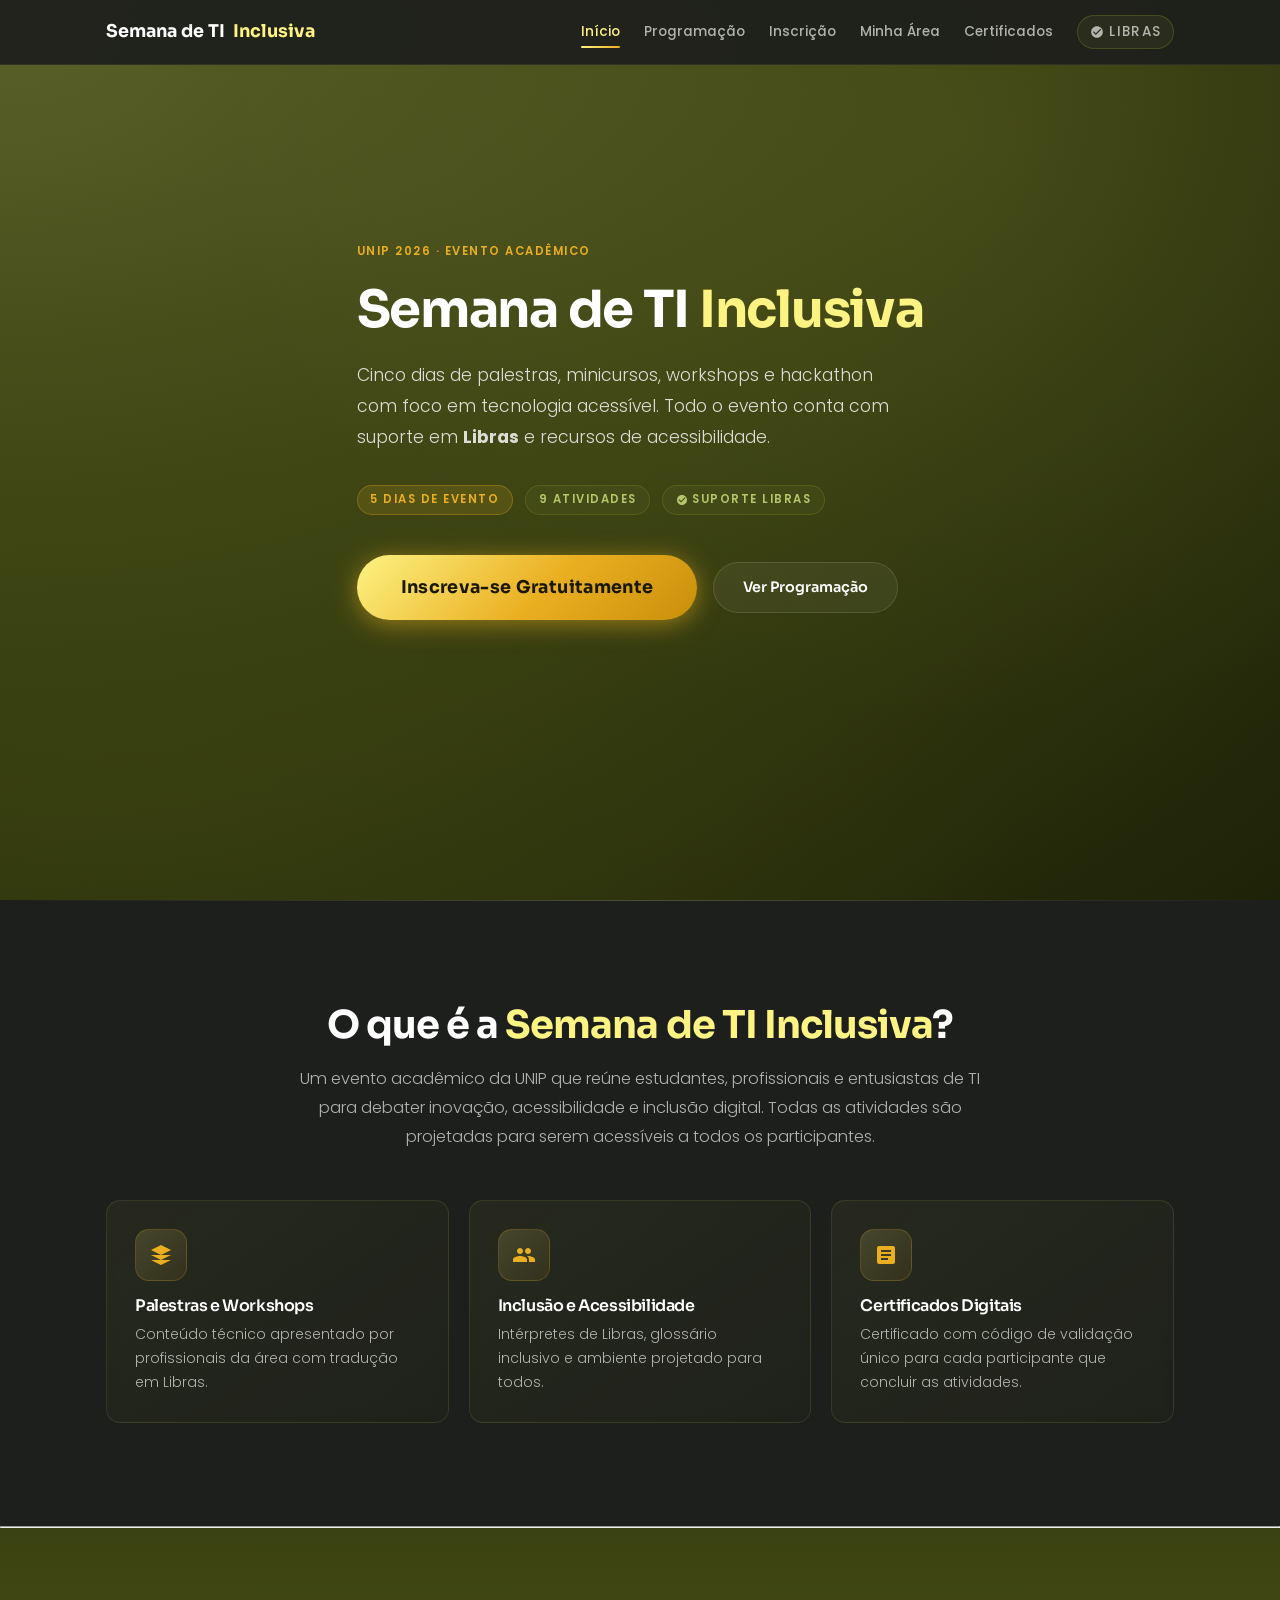
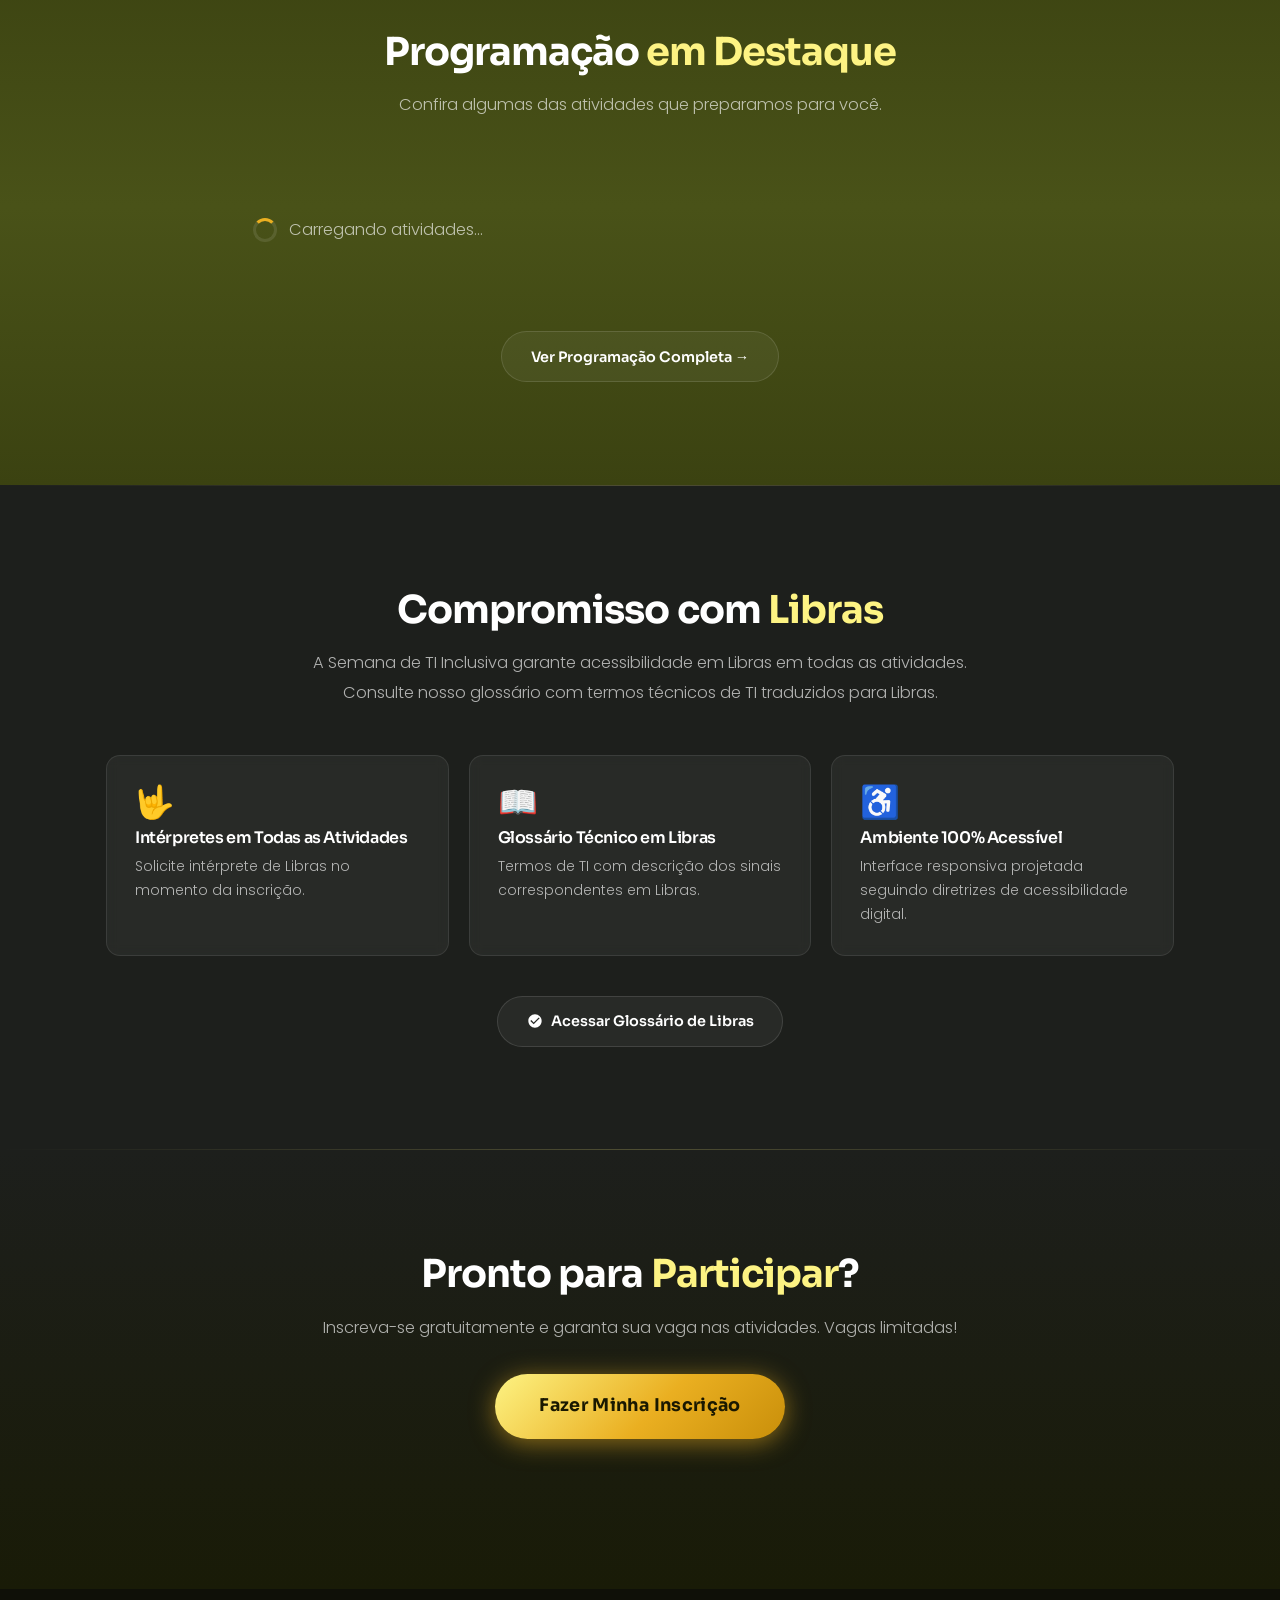
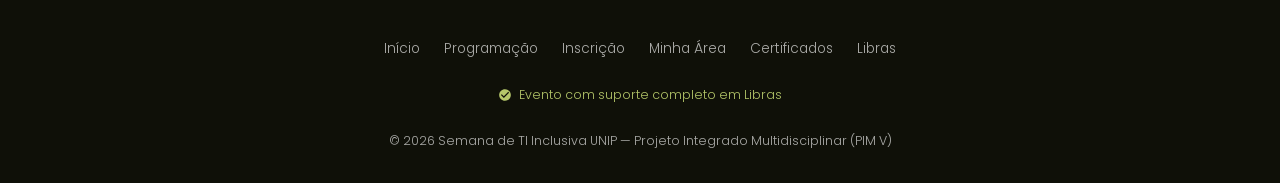
==== frontend/index.html @ e4813822 "feat(frontend): criação completa do front-end responsivo - 6 páginas HTML5: index, programação, insc" ====
<!DOCTYPE html>
<html lang="pt-BR">
<head>
  <meta charset="UTF-8">
  <meta name="viewport" content="width=device-width, initial-scale=1.0">
  <title>Semana de TI Inclusiva UNIP 2026</title>
  <meta name="description" content="Evento acadêmico de Tecnologia da Informação com foco em inclusão e acessibilidade. Palestras, minicursos, workshops e suporte em Libras.">
  <link rel="stylesheet" href="assets/css/reset.css">
  <link rel="stylesheet" href="assets/css/variables.css">
  <link rel="stylesheet" href="assets/css/style.css">
</head>
<body>

  <!-- ════════ NAVBAR ════════ -->
  <nav class="navbar" role="navigation" aria-label="Menu principal">
    <div class="container">
      <a href="index.html" class="navbar__logo">
        <span>Semana de TI</span> <em>Inclusiva</em>
      </a>
      <button class="navbar__toggle" aria-label="Abrir menu" aria-expanded="false">
        <span></span><span></span><span></span>
      </button>
      <div class="navbar__links">
        <a href="index.html" class="active">Início</a>
        <a href="pages/programacao.html">Programação</a>
        <a href="pages/inscricao.html">Inscrição</a>
        <a href="pages/area-participante.html">Minha Área</a>
        <a href="pages/certificados.html">Certificados</a>
        <a href="pages/libras.html" class="navbar__libras">
          <svg width="14" height="14" viewBox="0 0 24 24" fill="currentColor"><path d="M12 2C6.48 2 2 6.48 2 12s4.48 10 10 10 10-4.48 10-10S17.52 2 12 2zm-2 15l-5-5 1.41-1.41L10 14.17l7.59-7.59L19 8l-9 9z"/></svg>
          Libras
        </a>
      </div>
    </div>
  </nav>

  <!-- ════════ HERO ════════ -->
  <section class="hero bg-hero" aria-label="Apresentação do evento">
    <div class="container">
      <div class="hero__content reveal">
        <p class="hero__eyebrow rd1">UNIP 2026 · Evento Acadêmico</p>
        <h1 class="rd2">Semana de TI <em>Inclusiva</em></h1>
        <p class="hero__desc rd3">
          Cinco dias de palestras, minicursos, workshops e hackathon com foco em
          tecnologia acessível. Todo o evento conta com suporte em
          <strong>Libras</strong> e recursos de acessibilidade.
        </p>
        <div class="hero__badges rd4">
          <span class="label label--gold">5 Dias de Evento</span>
          <span class="label label--olive">9 Atividades</span>
          <span class="label label--libras">
            <svg width="12" height="12" viewBox="0 0 24 24" fill="currentColor"><path d="M12 2C6.48 2 2 6.48 2 12s4.48 10 10 10 10-4.48 10-10S17.52 2 12 2zm-2 15l-5-5 1.41-1.41L10 14.17l7.59-7.59L19 8l-9 9z"/></svg>
            Suporte Libras
          </span>
        </div>
        <div class="hero__actions rd5">
          <a href="pages/inscricao.html" class="btn-cta">Inscreva-se Gratuitamente</a>
          <a href="pages/programacao.html" class="btn-secondary">Ver Programação</a>
        </div>
      </div>
    </div>
  </section>

  <!-- ════════ SOBRE O EVENTO ════════ -->
  <hr class="divider">
  <section class="bg-dark" aria-label="Sobre o evento">
    <div class="container">
      <div class="section-header reveal">
        <h2>O que é a <em>Semana de TI Inclusiva</em>?</h2>
        <p>
          Um evento acadêmico da UNIP que reúne estudantes, profissionais e entusiastas
          de TI para debater inovação, acessibilidade e inclusão digital. Todas as
          atividades são projetadas para serem acessíveis a todos os participantes.
        </p>
      </div>
      <div class="grid grid--3">
        <div class="card card--benefit reveal rd1">
          <div class="icon-box icon-box--benefit">
            <svg viewBox="0 0 24 24"><path d="M12 2L2 7l10 5 10-5-10-5zM2 17l10 5 10-5M2 12l10 5 10-5"/></svg>
          </div>
          <h4 style="margin-top:1rem;">Palestras e Workshops</h4>
          <p class="text-muted" style="margin-top:0.5rem;">
            Conteúdo técnico apresentado por profissionais da área com tradução em Libras.
          </p>
        </div>
        <div class="card card--benefit reveal rd2">
          <div class="icon-box icon-box--benefit">
            <svg viewBox="0 0 24 24"><path d="M16 11c1.66 0 2.99-1.34 2.99-3S17.66 5 16 5c-1.66 0-3 1.34-3 3s1.34 3 3 3zm-8 0c1.66 0 2.99-1.34 2.99-3S9.66 5 8 5C6.34 5 5 6.34 5 8s1.34 3 3 3zm0 2c-2.33 0-7 1.17-7 3.5V19h14v-2.5c0-2.33-4.67-3.5-7-3.5zm8 0c-.29 0-.62.02-.97.05 1.16.84 1.97 1.97 1.97 3.45V19h6v-2.5c0-2.33-4.67-3.5-7-3.5z"/></svg>
          </div>
          <h4 style="margin-top:1rem;">Inclusão e Acessibilidade</h4>
          <p class="text-muted" style="margin-top:0.5rem;">
            Intérpretes de Libras, glossário inclusivo e ambiente projetado para todos.
          </p>
        </div>
        <div class="card card--benefit reveal rd3">
          <div class="icon-box icon-box--benefit">
            <svg viewBox="0 0 24 24"><path d="M19 3H5c-1.1 0-2 .9-2 2v14c0 1.1.9 2 2 2h14c1.1 0 2-.9 2-2V5c0-1.1-.9-2-2-2zm-5 14H7v-2h7v2zm3-4H7v-2h10v2zm0-4H7V7h10v2z"/></svg>
          </div>
          <h4 style="margin-top:1rem;">Certificados Digitais</h4>
          <p class="text-muted" style="margin-top:0.5rem;">
            Certificado com código de validação único para cada participante que concluir as atividades.
          </p>
        </div>
      </div>
    </div>
  </section>

  <!-- ════════ PROGRAMAÇÃO RESUMIDA ════════ -->
  <hr class="divider--olive">
  <section class="bg-olive" aria-label="Programação resumida">
    <div class="container">
      <div class="section-header reveal">
        <h2>Programação <em>em Destaque</em></h2>
        <p>Confira algumas das atividades que preparamos para você.</p>
      </div>
      <div class="grid grid--2" id="atividades-destaque">
        <div class="loading">
          <div class="spinner"></div>
          <span>Carregando atividades...</span>
        </div>
      </div>
      <div style="text-align:center; margin-top:2.5rem;" class="reveal">
        <a href="pages/programacao.html" class="btn-secondary">Ver Programação Completa →</a>
      </div>
    </div>
  </section>

  <!-- ════════ LIBRAS ════════ -->
  <hr class="divider">
  <section class="bg-dark" aria-label="Acessibilidade em Libras">
    <div class="container">
      <div class="section-header reveal">
        <h2>Compromisso com <em>Libras</em></h2>
        <p>
          A Semana de TI Inclusiva garante acessibilidade em Libras em todas as
          atividades. Consulte nosso glossário com termos técnicos de TI traduzidos
          para Libras.
        </p>
      </div>
      <div class="grid grid--3">
        <div class="card reveal rd1">
          <h3 style="font-size:2rem; margin-bottom:0.5rem;">🤟</h3>
          <h4>Intérpretes em Todas as Atividades</h4>
          <p class="text-muted" style="margin-top:0.5rem;">
            Solicite intérprete de Libras no momento da inscrição.
          </p>
        </div>
        <div class="card reveal rd2">
          <h3 style="font-size:2rem; margin-bottom:0.5rem;">📖</h3>
          <h4>Glossário Técnico em Libras</h4>
          <p class="text-muted" style="margin-top:0.5rem;">
            Termos de TI com descrição dos sinais correspondentes em Libras.
          </p>
        </div>
        <div class="card reveal rd3">
          <h3 style="font-size:2rem; margin-bottom:0.5rem;">♿</h3>
          <h4>Ambiente 100% Acessível</h4>
          <p class="text-muted" style="margin-top:0.5rem;">
            Interface responsiva projetada seguindo diretrizes de acessibilidade digital.
          </p>
        </div>
      </div>
      <div style="text-align:center; margin-top:2.5rem;" class="reveal">
        <a href="pages/libras.html" class="btn-secondary">
          <svg width="16" height="16" viewBox="0 0 24 24" fill="currentColor" style="vertical-align:middle;"><path d="M12 2C6.48 2 2 6.48 2 12s4.48 10 10 10 10-4.48 10-10S17.52 2 12 2zm-2 15l-5-5 1.41-1.41L10 14.17l7.59-7.59L19 8l-9 9z"/></svg>
          Acessar Glossário de Libras
        </a>
      </div>
    </div>
  </section>

  <!-- ════════ CTA FINAL ════════ -->
  <hr class="divider">
  <section class="bg-dossier" aria-label="Chamada para inscrição">
    <div class="container">
      <div class="section-header reveal">
        <h2>Pronto para <em>Participar</em>?</h2>
        <p>
          Inscreva-se gratuitamente e garanta sua vaga nas atividades.
          Vagas limitadas!
        </p>
        <div style="margin-top:2rem;">
          <a href="pages/inscricao.html" class="btn-cta">Fazer Minha Inscrição</a>
        </div>
      </div>
    </div>
  </section>

  <!-- ════════ FOOTER ════════ -->
  <footer class="footer bg-footer">
    <div class="container">
      <div class="footer__links">
        <a href="index.html">Início</a>
        <a href="pages/programacao.html">Programação</a>
        <a href="pages/inscricao.html">Inscrição</a>
        <a href="pages/area-participante.html">Minha Área</a>
        <a href="pages/certificados.html">Certificados</a>
        <a href="pages/libras.html">Libras</a>
      </div>
      <p class="footer__libras">
        <svg width="14" height="14" viewBox="0 0 24 24" fill="currentColor"><path d="M12 2C6.48 2 2 6.48 2 12s4.48 10 10 10 10-4.48 10-10S17.52 2 12 2zm-2 15l-5-5 1.41-1.41L10 14.17l7.59-7.59L19 8l-9 9z"/></svg>
        Evento com suporte completo em Libras
      </p>
      <p class="footer__copy">
        &copy; 2026 Semana de TI Inclusiva UNIP — Projeto Integrado Multidisciplinar (PIM V)
      </p>
    </div>
  </footer>

  <script src="assets/js/utils.js"></script>
  <script src="assets/js/main.js"></script>
</body>
</html>
---- frontend/assets/css/variables.css ----
/* ========================================
   VARIABLES — Brand Kit Domínio Visual
   ======================================== */

@import url('https://fonts.googleapis.com/css2?family=Sora:wght@300;400;500;600;700;800&family=Poppins:ital,wght@0,300;0,400;0,500;0,600;0,700;1,400&display=swap');

:root {
  /* ── Cores Oliva (Base) ── */
  --olive-dark: #3B4211;
  --olive-mid: #4D5520;
  --olive: #60682D;
  --olive-light: #7C8A1E;

  /* ── Cores Douradas (Destaque) ── */
  --gold-pale: #FDF383;
  --gold: #EAAF21;
  --gold-deep: #C98F0A;
  --cream: #E5D2B2;

  /* ── Fundos Escuros ── */
  --dark: #1D1F1C;
  --dark-alt: #232611;
  --dark-product: #20230A;
  --dark-depo: #1B1D0F;
  --dark-footer: #0F1008;

  /* ── Tons Claros ── */
  --white: #FFFFFF;
  --cream-light: #FFFBF4;
  --olive-accent: #B5C76A;
  --text-soft: rgba(255, 255, 255, 0.82);
  --text-muted: rgba(255, 255, 255, 0.65);

  /* ── Tipografia ── */
  --font-h: 'Sora', sans-serif;
  --font-b: 'Poppins', sans-serif;

  /* ── Border Radius ── */
  --r-sm: 8px;
  --r-md: 14px;
  --r-lg: 22px;
  --r-xl: 36px;
  --r-pill: 100px;

  /* ── Sombras ── */
  --shadow-sm: 0 2px 10px rgba(0, 0, 0, 0.18);
  --shadow-md: 0 8px 32px rgba(0, 0, 0, 0.28);
  --shadow-lg: 0 20px 64px rgba(0, 0, 0, 0.40);

  /* ── Layout ── */
  --max-w: 1180px;
  --pad: clamp(1.25rem, 5vw, 3.5rem);
  --section-pad: clamp(4rem, 8vw, 7rem);
}
---- frontend/assets/css/style.css ----
/* ========================================
   STYLE — Estilos Principais
   Brand Kit: Domínio Visual
   ======================================== */

/* ── Base ── */
body {
  font-family: var(--font-b);
  background-color: var(--dark);
  color: var(--text-soft);
  font-size: clamp(0.92rem, 1.8vw, 1.02rem);
  font-weight: 300;
  overflow-x: hidden;
}

h1, h2, h3, h4, h5 {
  font-family: var(--font-h);
  color: var(--white);
  letter-spacing: -0.025em;
}

h1 { font-size: clamp(1.9rem, 5.5vw, 3rem); font-weight: 700; }
h2 { font-size: clamp(1.55rem, 4vw, 2.4rem); font-weight: 700; }
h3 { font-size: clamp(1.05rem, 2.2vw, 1.35rem); font-weight: 600; color: var(--gold-pale); }
h4 { font-size: 1rem; font-weight: 600; }

em, .text-gold { color: var(--gold-pale); font-style: normal; }
.text-muted { color: var(--text-muted); font-size: 0.875rem; }

.container {
  max-width: var(--max-w);
  margin: 0 auto;
  padding: 0 var(--pad);
}

section {
  padding: var(--section-pad) 0;
}

/* ── Gradientes de Fundo ── */
.bg-hero {
  background: radial-gradient(ellipse at top left, #5A6129 0%, #3B4211 50%, #1E2208 100%);
}

.bg-dark { background-color: var(--dark); }
.bg-dark-alt { background-color: var(--dark-alt); }
.bg-olive { background: linear-gradient(180deg, #3B4211 0%, #495218 50%, #3B4211 100%); }
.bg-dossier { background: linear-gradient(180deg, #1D1F1C 0%, #191B07 100%); }
.bg-footer { background-color: var(--dark-footer); }

/* ── Divisores ── */
.divider {
  height: 1px;
  border: none;
  background: linear-gradient(90deg, transparent, rgba(253, 243, 131, 0.22), transparent);
}

.divider--olive {
  background: linear-gradient(90deg, transparent, rgba(96, 104, 45, 0.50), transparent);
}

/* ========================================
   NAVEGAÇÃO
   ======================================== */
.navbar {
  position: fixed;
  top: 0;
  left: 0;
  right: 0;
  z-index: 1000;
  background: rgba(29, 31, 28, 0.92);
  backdrop-filter: blur(12px);
  border-bottom: 1px solid rgba(253, 243, 131, 0.08);
  transition: background 0.3s ease;
}

.navbar .container {
  display: flex;
  align-items: center;
  justify-content: space-between;
  height: 64px;
}

.navbar__logo {
  font-family: var(--font-h);
  font-size: 1.1rem;
  font-weight: 700;
  color: var(--white);
  display: flex;
  align-items: center;
  gap: 0.5rem;
}

.navbar__logo em {
  color: var(--gold-pale);
}

.navbar__links {
  display: flex;
  gap: 1.5rem;
  align-items: center;
}

.navbar__links a {
  font-family: var(--font-b);
  font-size: 0.85rem;
  font-weight: 500;
  color: var(--text-muted);
  transition: color 0.3s;
  position: relative;
}

.navbar__links a:hover,
.navbar__links a.active {
  color: var(--gold-pale);
}

.navbar__links a.active::after {
  content: '';
  position: absolute;
  bottom: -4px;
  left: 0;
  right: 0;
  height: 2px;
  background: linear-gradient(90deg, var(--gold-pale), var(--gold));
  border-radius: 2px;
}

/* Badge Libras na navbar */
.navbar__libras {
  display: flex;
  align-items: center;
  gap: 0.35rem;
  background: rgba(96, 104, 45, 0.18);
  border: 1px solid rgba(124, 138, 30, 0.35);
  border-radius: var(--r-pill);
  padding: 0.3em 0.85em;
  font-size: 0.72rem;
  font-weight: 600;
  color: var(--olive-accent);
  letter-spacing: 0.1em;
  text-transform: uppercase;
}

/* Hamburger */
.navbar__toggle {
  display: none;
  flex-direction: column;
  gap: 5px;
  padding: 4px;
}

.navbar__toggle span {
  display: block;
  width: 22px;
  height: 2px;
  background: var(--white);
  border-radius: 2px;
  transition: all 0.3s;
}

/* ========================================
   BOTÕES
   ======================================== */
.btn-cta {
  display: inline-flex;
  align-items: center;
  justify-content: center;
  gap: 0.5rem;
  background: linear-gradient(135deg, #FDF383 0%, #EAAF21 55%, #C98F0A 100%);
  color: #1A1800;
  font-family: var(--font-h);
  font-size: clamp(0.95rem, 2.2vw, 1.1rem);
  font-weight: 700;
  padding: 1em 2.5em;
  border-radius: var(--r-pill);
  letter-spacing: 0.02em;
  box-shadow: 0 4px 24px rgba(234, 175, 33, 0.55);
  transition: transform 0.2s, box-shadow 0.2s;
  animation: pulse-cta 2.8s ease-in-out infinite;
  position: relative;
  overflow: hidden;
}

.btn-cta:hover {
  transform: translateY(-3px) scale(1.02);
  box-shadow: 0 10px 36px rgba(234, 175, 33, 0.7);
}

.btn-cta::after {
  content: '';
  position: absolute;
  top: 0;
  left: -120%;
  width: 60%;
  height: 100%;
  background: linear-gradient(90deg, transparent, rgba(255, 255, 255, 0.38), transparent);
  animation: shimmer 3.2s ease-in-out infinite;
}

.btn-secondary {
  display: inline-flex;
  align-items: center;
  justify-content: center;
  gap: 0.5rem;
  background: rgba(255, 255, 255, 0.05);
  color: var(--white);
  font-family: var(--font-h);
  font-size: 0.9rem;
  font-weight: 600;
  padding: 0.85em 2em;
  border-radius: var(--r-pill);
  border: 1px solid rgba(255, 255, 255, 0.12);
  transition: all 0.3s;
}

.btn-secondary:hover {
  background: rgba(255, 255, 255, 0.1);
  border-color: rgba(253, 243, 131, 0.25);
  color: var(--gold-pale);
}

/* ========================================
   LABELS / TAGS
   ======================================== */
.label {
  display: inline-flex;
  align-items: center;
  gap: 0.4em;
  border-radius: var(--r-pill);
  font-size: 0.72rem;
  font-weight: 600;
  letter-spacing: 0.13em;
  text-transform: uppercase;
  padding: 0.35em 1.1em;
}

.label--light {
  background: rgba(255, 255, 255, 0.10);
  color: rgba(255, 255, 255, 0.75);
  border: 1px solid rgba(255, 255, 255, 0.18);
}

.label--gold {
  background: rgba(234, 175, 33, 0.14);
  color: var(--gold);
  border: 1px solid rgba(234, 175, 33, 0.30);
}

.label--olive {
  background: rgba(96, 104, 45, 0.18);
  color: var(--olive-accent);
  border: 1px solid rgba(124, 138, 30, 0.35);
}

.label--libras {
  background: rgba(96, 104, 45, 0.18);
  color: var(--olive-accent);
  border: 1px solid rgba(124, 138, 30, 0.35);
}

/* ========================================
   CARDS
   ======================================== */
.card {
  background: rgba(255, 255, 255, 0.05);
  border: 1px solid rgba(255, 255, 255, 0.09);
  border-radius: var(--r-md);
  padding: 1.75rem;
  backdrop-filter: blur(6px);
  transition: transform 0.3s, border-color 0.3s, background 0.3s;
}

.card:hover {
  transform: translateY(-5px);
  background: rgba(255, 255, 255, 0.08);
  border-color: rgba(253, 243, 131, 0.18);
}

.card--benefit {
  background: linear-gradient(145deg, rgba(96, 104, 45, 0.14), rgba(59, 66, 17, 0.08));
  border-color: rgba(253, 243, 131, 0.10);
}

.card--benefit:hover {
  transform: translateY(-6px);
  border-color: rgba(253, 243, 131, 0.22);
}

.card--price {
  background: linear-gradient(145deg, #3A4410 0%, #252910 100%);
  border: 1px solid rgba(253, 243, 131, 0.22);
  border-radius: var(--r-xl);
  padding: clamp(2rem, 5vw, 3rem);
  box-shadow: 0 24px 80px rgba(0, 0, 0, 0.45), inset 0 1px 0 rgba(255, 255, 255, 0.08);
}

/* Card de atividade (programação) */
.card-atividade {
  background: rgba(255, 255, 255, 0.04);
  border: 1px solid rgba(255, 255, 255, 0.08);
  border-radius: var(--r-md);
  padding: 1.5rem;
  transition: all 0.3s;
}

.card-atividade:hover {
  background: rgba(255, 255, 255, 0.07);
  border-color: rgba(253, 243, 131, 0.18);
  transform: translateY(-3px);
}

.card-atividade__header {
  display: flex;
  align-items: center;
  justify-content: space-between;
  gap: 1rem;
  margin-bottom: 0.75rem;
}

.card-atividade__title {
  font-size: 1rem;
  font-weight: 600;
}

.card-atividade__meta {
  display: flex;
  flex-wrap: wrap;
  gap: 0.5rem;
  margin-top: 0.75rem;
}

.card-atividade__info {
  display: flex;
  align-items: center;
  gap: 0.3rem;
  font-size: 0.82rem;
  color: var(--text-muted);
}

/* ========================================
   ÍCONES (containers)
   ======================================== */
.icon-box {
  display: flex;
  align-items: center;
  justify-content: center;
  width: 50px;
  height: 50px;
  background: rgba(253, 243, 131, 0.10);
  border-radius: 13px;
  border: 1px solid rgba(253, 243, 131, 0.15);
  flex-shrink: 0;
}

.icon-box svg {
  width: 24px;
  height: 24px;
  fill: var(--gold-pale);
}

.icon-box--benefit {
  width: 52px;
  height: 52px;
  background: linear-gradient(135deg, rgba(253, 243, 131, 0.15), rgba(234, 175, 33, 0.08));
  border-radius: 14px;
  border: 1px solid rgba(234, 175, 33, 0.20);
}

.icon-box--benefit svg {
  fill: var(--gold);
}

.check-circle {
  display: inline-flex;
  align-items: center;
  justify-content: center;
  width: 24px;
  height: 24px;
  background: linear-gradient(135deg, #7C8A1E, #60682D);
  border-radius: 50%;
  flex-shrink: 0;
}

.check-circle svg {
  width: 13px;
  height: 13px;
  fill: var(--white);
}

/* ========================================
   FORMULÁRIOS
   ======================================== */
.form-group {
  display: flex;
  flex-direction: column;
  gap: 0.5rem;
  margin-bottom: 1.25rem;
}

.form-group label {
  font-family: var(--font-h);
  font-size: 0.82rem;
  font-weight: 600;
  color: var(--text-muted);
  letter-spacing: 0.05em;
}

.form-group input,
.form-group select,
.form-group textarea {
  background: rgba(255, 255, 255, 0.04);
  border: 1px solid rgba(255, 255, 255, 0.10);
  border-radius: var(--r-sm);
  padding: 0.85em 1.1em;
  color: var(--white);
  font-size: 0.92rem;
  transition: border-color 0.3s, background 0.3s;
}

.form-group input:focus,
.form-group select:focus,
.form-group textarea:focus {
  outline: none;
  border-color: rgba(253, 243, 131, 0.35);
  background: rgba(255, 255, 255, 0.07);
}

.form-group input::placeholder {
  color: var(--text-muted);
}

.form-group select {
  cursor: pointer;
  appearance: none;
  background-image: url("data:image/svg+xml,%3Csvg xmlns='http://www.w3.org/2000/svg' width='12' height='12' fill='rgba(255,255,255,0.5)' viewBox='0 0 16 16'%3E%3Cpath d='M1.5 5.5l6.5 6.5 6.5-6.5'/%3E%3C/svg%3E");
  background-repeat: no-repeat;
  background-position: right 1rem center;
  padding-right: 2.5rem;
}

.form-group select option {
  background: var(--dark);
  color: var(--white);
}

.checkbox-group {
  display: flex;
  align-items: center;
  gap: 0.65rem;
}

.checkbox-group input[type="checkbox"] {
  width: 18px;
  height: 18px;
  accent-color: var(--gold);
  cursor: pointer;
}

/* ========================================
   HERO
   ======================================== */
.hero {
  min-height: 100vh;
  display: flex;
  align-items: center;
  padding-top: 64px;
  position: relative;
}

.hero::after {
  content: '';
  position: absolute;
  inset: 0;
  background:
    radial-gradient(ellipse at 75% 15%, rgba(253, 243, 131, 0.07) 0%, transparent 55%),
    radial-gradient(ellipse at 10% 85%, rgba(59, 66, 17, 0.5) 0%, transparent 55%);
  pointer-events: none;
}

.hero .container {
  position: relative;
  z-index: 1;
}

.hero__content {
  max-width: 720px;
}

.hero__eyebrow {
  font-size: 0.72rem;
  font-weight: 600;
  letter-spacing: 0.13em;
  text-transform: uppercase;
  color: var(--gold);
  margin-bottom: 1.25rem;
}

.hero h1 {
  margin-bottom: 1.25rem;
  line-height: 1.15;
}

.hero__desc {
  font-size: clamp(0.95rem, 2vw, 1.08rem);
  color: var(--text-soft);
  margin-bottom: 2rem;
  max-width: 560px;
  line-height: 1.8;
}

.hero__badges {
  display: flex;
  flex-wrap: wrap;
  gap: 0.75rem;
  margin-bottom: 2.5rem;
}

.hero__actions {
  display: flex;
  flex-wrap: wrap;
  gap: 1rem;
  align-items: center;
}

/* ========================================
   SEÇÕES DE CONTEÚDO
   ======================================== */
.section-header {
  text-align: center;
  max-width: 680px;
  margin: 0 auto 3rem;
}

.section-header h2 {
  margin-bottom: 1rem;
}

.section-header p {
  color: var(--text-muted);
  line-height: 1.8;
}

/* Grid de cards */
.grid {
  display: grid;
  gap: 1.25rem;
}

.grid--2 { grid-template-columns: 1fr; }
.grid--3 { grid-template-columns: 1fr; }

/* Filtros (programação) */
.filters {
  display: flex;
  flex-wrap: wrap;
  gap: 0.5rem;
  margin-bottom: 2rem;
}

.filter-btn {
  font-family: var(--font-h);
  font-size: 0.78rem;
  font-weight: 600;
  padding: 0.5em 1.25em;
  border-radius: var(--r-pill);
  background: rgba(255, 255, 255, 0.05);
  border: 1px solid rgba(255, 255, 255, 0.10);
  color: var(--text-muted);
  transition: all 0.3s;
  cursor: pointer;
}

.filter-btn:hover,
.filter-btn.active {
  background: rgba(234, 175, 33, 0.14);
  border-color: rgba(234, 175, 33, 0.30);
  color: var(--gold);
}

/* ========================================
   TABELA DE DIAS (Programação)
   ======================================== */
.day-tabs {
  display: flex;
  gap: 0.5rem;
  margin-bottom: 2rem;
  overflow-x: auto;
  padding-bottom: 0.5rem;
}

.day-tab {
  font-family: var(--font-h);
  font-size: 0.82rem;
  font-weight: 600;
  padding: 0.65em 1.5em;
  border-radius: var(--r-pill);
  background: rgba(255, 255, 255, 0.04);
  border: 1px solid rgba(255, 255, 255, 0.08);
  color: var(--text-muted);
  white-space: nowrap;
  cursor: pointer;
  transition: all 0.3s;
}

.day-tab:hover,
.day-tab.active {
  background: rgba(253, 243, 131, 0.12);
  border-color: rgba(253, 243, 131, 0.25);
  color: var(--gold-pale);
}

/* ========================================
   ÁREA DO PARTICIPANTE
   ======================================== */
.participante-header {
  display: flex;
  align-items: center;
  justify-content: space-between;
  flex-wrap: wrap;
  gap: 1rem;
  margin-bottom: 2rem;
}

.participante-stats {
  display: grid;
  grid-template-columns: repeat(auto-fit, minmax(180px, 1fr));
  gap: 1rem;
  margin-bottom: 2.5rem;
}

.stat-card {
  background: rgba(255, 255, 255, 0.04);
  border: 1px solid rgba(255, 255, 255, 0.08);
  border-radius: var(--r-md);
  padding: 1.25rem;
  text-align: center;
}

.stat-card__number {
  font-family: var(--font-h);
  font-size: 1.8rem;
  font-weight: 700;
  color: var(--gold-pale);
}

.stat-card__label {
  font-size: 0.78rem;
  color: var(--text-muted);
  margin-top: 0.25rem;
}

/* Notificações */
.notificacao-item {
  display: flex;
  align-items: flex-start;
  gap: 1rem;
  padding: 1.1rem 1.25rem;
  background: rgba(255, 255, 255, 0.03);
  border: 1px solid rgba(255, 255, 255, 0.06);
  border-radius: var(--r-sm);
  margin-bottom: 0.5rem;
  transition: all 0.3s;
}

.notificacao-item--nao-lida {
  background: rgba(253, 243, 131, 0.04);
  border-color: rgba(253, 243, 131, 0.12);
}

.notificacao-item__badge {
  width: 10px;
  height: 10px;
  border-radius: 50%;
  background: var(--gold);
  flex-shrink: 0;
  margin-top: 6px;
}

.notificacao-item__texto {
  flex: 1;
}

.notificacao-item__data {
  font-size: 0.75rem;
  color: var(--text-muted);
}

/* ========================================
   CERTIFICADOS
   ======================================== */
.certificado-validacao {
  max-width: 520px;
  margin: 0 auto;
}

.certificado-resultado {
  margin-top: 2rem;
  padding: 2rem;
  border-radius: var(--r-md);
  text-align: center;
}

.certificado-resultado--valido {
  background: rgba(124, 138, 30, 0.12);
  border: 1px solid rgba(124, 138, 30, 0.30);
}

.certificado-resultado--invalido {
  background: rgba(200, 60, 60, 0.10);
  border: 1px solid rgba(200, 60, 60, 0.25);
}

/* ========================================
   GLOSSÁRIO LIBRAS
   ======================================== */
.termo-card {
  background: rgba(255, 255, 255, 0.04);
  border: 1px solid rgba(255, 255, 255, 0.08);
  border-radius: var(--r-md);
  padding: 1.5rem;
  transition: all 0.3s;
}

.termo-card:hover {
  border-color: rgba(124, 138, 30, 0.35);
  background: rgba(255, 255, 255, 0.06);
}

.termo-card__titulo {
  font-family: var(--font-h);
  font-size: 1rem;
  font-weight: 600;
  color: var(--gold-pale);
  margin-bottom: 0.5rem;
}

.termo-card__descricao {
  font-size: 0.9rem;
  color: var(--text-soft);
  margin-bottom: 0.75rem;
  line-height: 1.7;
}

.termo-card__contexto {
  font-size: 0.82rem;
  color: var(--text-muted);
  font-style: italic;
}

/* ========================================
   FOOTER
   ======================================== */
.footer {
  padding: 3rem 0 2rem;
}

.footer .container {
  display: flex;
  flex-direction: column;
  align-items: center;
  gap: 1.5rem;
  text-align: center;
}

.footer__links {
  display: flex;
  flex-wrap: wrap;
  justify-content: center;
  gap: 1.5rem;
}

.footer__links a {
  font-size: 0.85rem;
  color: var(--text-muted);
  transition: color 0.3s;
}

.footer__links a:hover {
  color: var(--gold-pale);
}

.footer__copy {
  font-size: 0.78rem;
  color: var(--text-muted);
}

.footer__libras {
  font-size: 0.78rem;
  color: var(--olive-accent);
  display: flex;
  align-items: center;
  gap: 0.4rem;
}

/* ========================================
   MENSAGENS (feedback, alertas)
   ======================================== */
.alert {
  padding: 1rem 1.25rem;
  border-radius: var(--r-sm);
  font-size: 0.9rem;
  margin-bottom: 1rem;
  display: none;
}

.alert--success {
  background: rgba(124, 138, 30, 0.15);
  border: 1px solid rgba(124, 138, 30, 0.30);
  color: var(--olive-accent);
}

.alert--error {
  background: rgba(200, 60, 60, 0.12);
  border: 1px solid rgba(200, 60, 60, 0.25);
  color: #f0a0a0;
}

.alert--info {
  background: rgba(234, 175, 33, 0.10);
  border: 1px solid rgba(234, 175, 33, 0.25);
  color: var(--gold);
}

.alert.show { display: block; }

/* Loading spinner */
.loading {
  display: flex;
  align-items: center;
  justify-content: center;
  gap: 0.75rem;
  padding: 3rem 0;
  color: var(--text-muted);
}

.spinner {
  width: 24px;
  height: 24px;
  border: 3px solid rgba(255, 255, 255, 0.1);
  border-top-color: var(--gold);
  border-radius: 50%;
  animation: spin 0.8s linear infinite;
}

/* Estado vazio */
.empty-state {
  text-align: center;
  padding: 3rem 1rem;
  color: var(--text-muted);
}

.empty-state svg {
  width: 48px;
  height: 48px;
  fill: rgba(255, 255, 255, 0.15);
  margin: 0 auto 1rem;
}

/* ========================================
   ANIMAÇÕES
   ======================================== */
@keyframes pulse-cta {
  0%, 100% { box-shadow: 0 4px 24px rgba(234, 175, 33, 0.55), 0 0 0 0 rgba(234, 175, 33, 0.35); }
  50% { box-shadow: 0 4px 30px rgba(234, 175, 33, 0.75), 0 0 0 14px rgba(234, 175, 33, 0); }
}

@keyframes shimmer {
  0% { left: -120%; }
  100% { left: 220%; }
}

@keyframes spin {
  to { transform: rotate(360deg); }
}

/* Reveal (scroll) */
.reveal {
  opacity: 0;
  transform: translateY(28px);
  transition: opacity 0.75s ease, transform 0.75s ease;
}

.reveal.visible {
  opacity: 1;
  transform: translateY(0);
}

/* Delay cascade */
.rd1 { transition-delay: 0.08s; }
.rd2 { transition-delay: 0.18s; }
.rd3 { transition-delay: 0.28s; }
.rd4 { transition-delay: 0.38s; }
.rd5 { transition-delay: 0.48s; }

/* ========================================
   RESPONSIVO
   ======================================== */

/* ≥ 560px — Tablet */
@media (min-width: 560px) {
  .grid--2 { grid-template-columns: repeat(2, 1fr); }
  .grid--3 { grid-template-columns: repeat(2, 1fr); }
}

/* ≥ 768px — Desktop start */
@media (min-width: 768px) {
  h1 { font-size: clamp(2.1rem, 4.5vw, 3.2rem); }

  .navbar__toggle { display: none !important; }
  .navbar__links { display: flex !important; }

  .hero__content {
    max-width: 620px;
  }
}

/* ≥ 1024px — Desktop full */
@media (min-width: 1024px) {
  .grid--3 { grid-template-columns: repeat(3, 1fr); }
}

/* ≤ 767px — Mobile nav */
@media (max-width: 767px) {
  .navbar__toggle {
    display: flex;
  }

  .navbar__links {
    display: none;
    position: absolute;
    top: 64px;
    left: 0;
    right: 0;
    flex-direction: column;
    background: rgba(29, 31, 28, 0.97);
    backdrop-filter: blur(12px);
    padding: 1.5rem var(--pad);
    gap: 1rem;
    border-bottom: 1px solid rgba(253, 243, 131, 0.08);
  }

  .navbar__links.open {
    display: flex;
  }

  .hero {
    min-height: auto;
    padding-top: 100px;
    padding-bottom: 3rem;
  }
}

/* ≤ 559px — Mobile cards */
@media (max-width: 559px) {
  .hero__badges {
    flex-direction: column;
    align-items: flex-start;
  }

  .hero__actions {
    flex-direction: column;
    align-items: stretch;
  }

  .btn-cta {
    text-align: center;
  }

  .participante-stats {
    grid-template-columns: 1fr 1fr;
  }
}
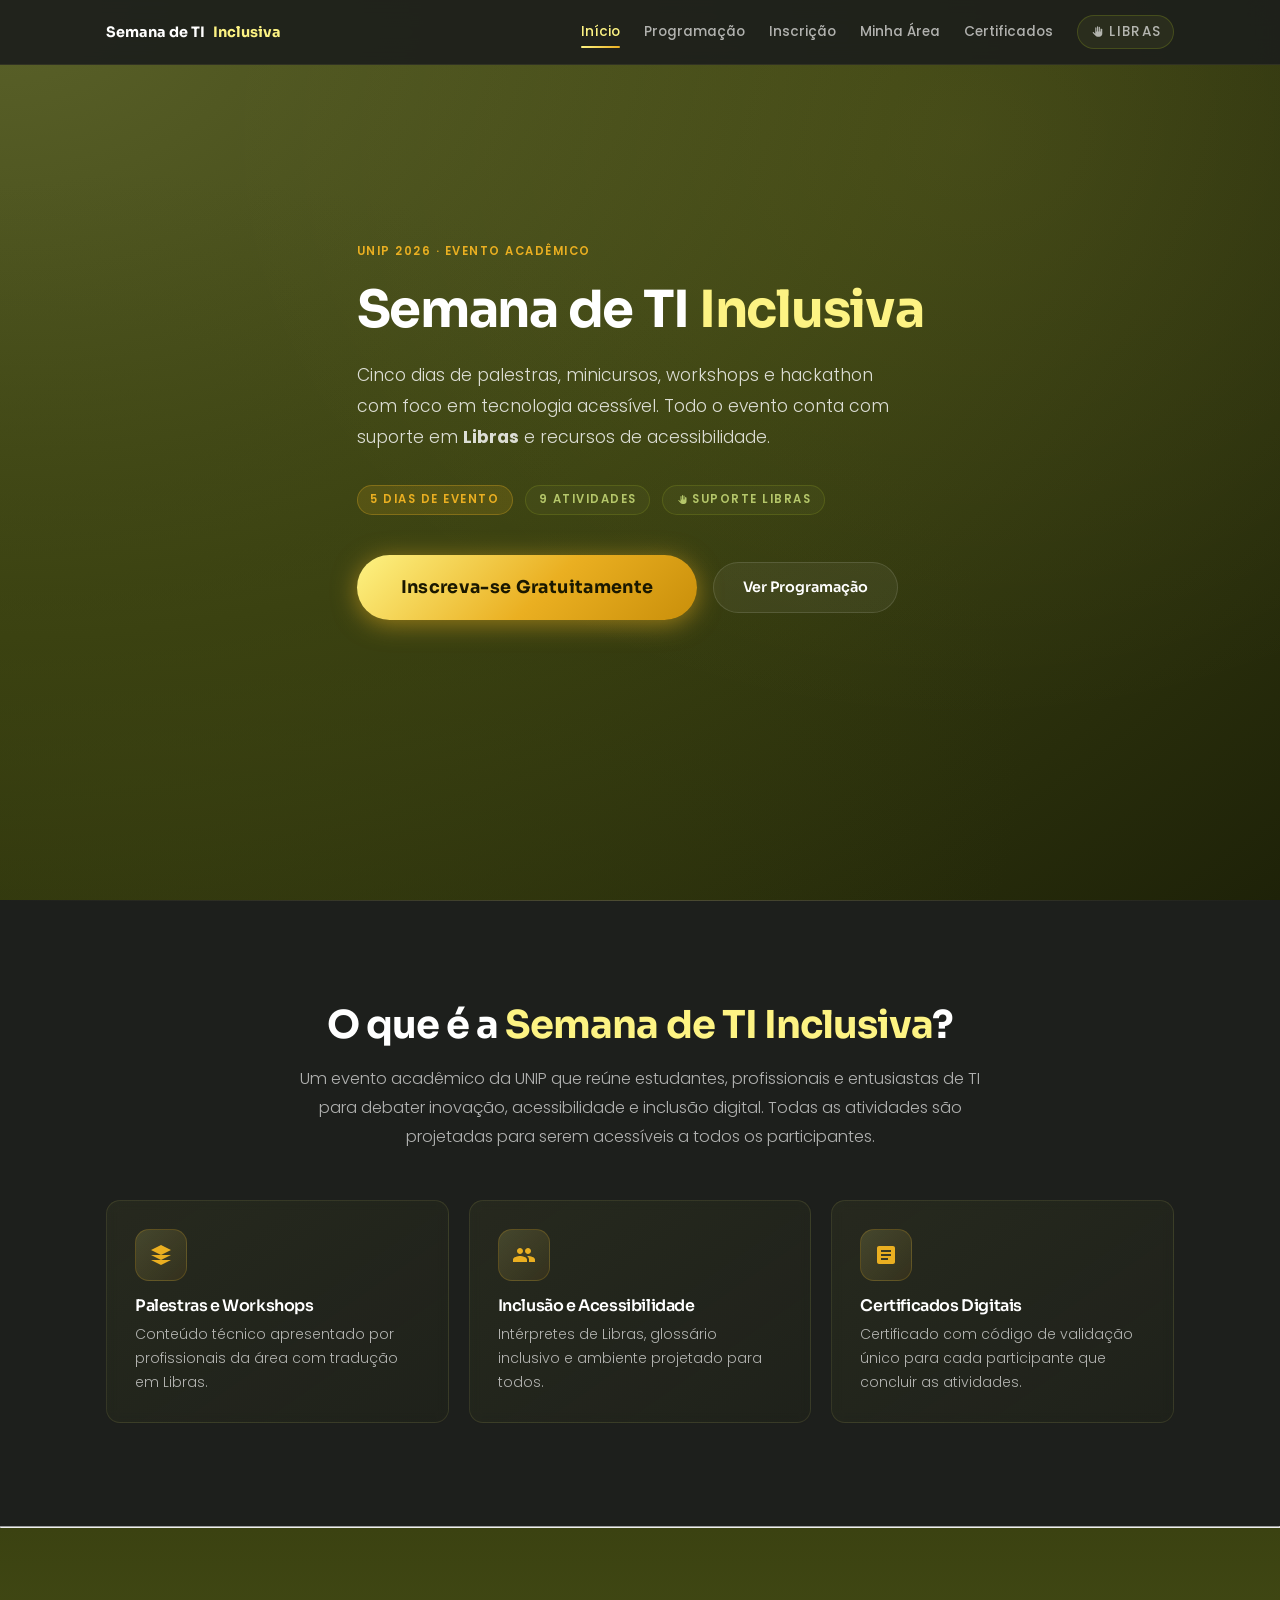
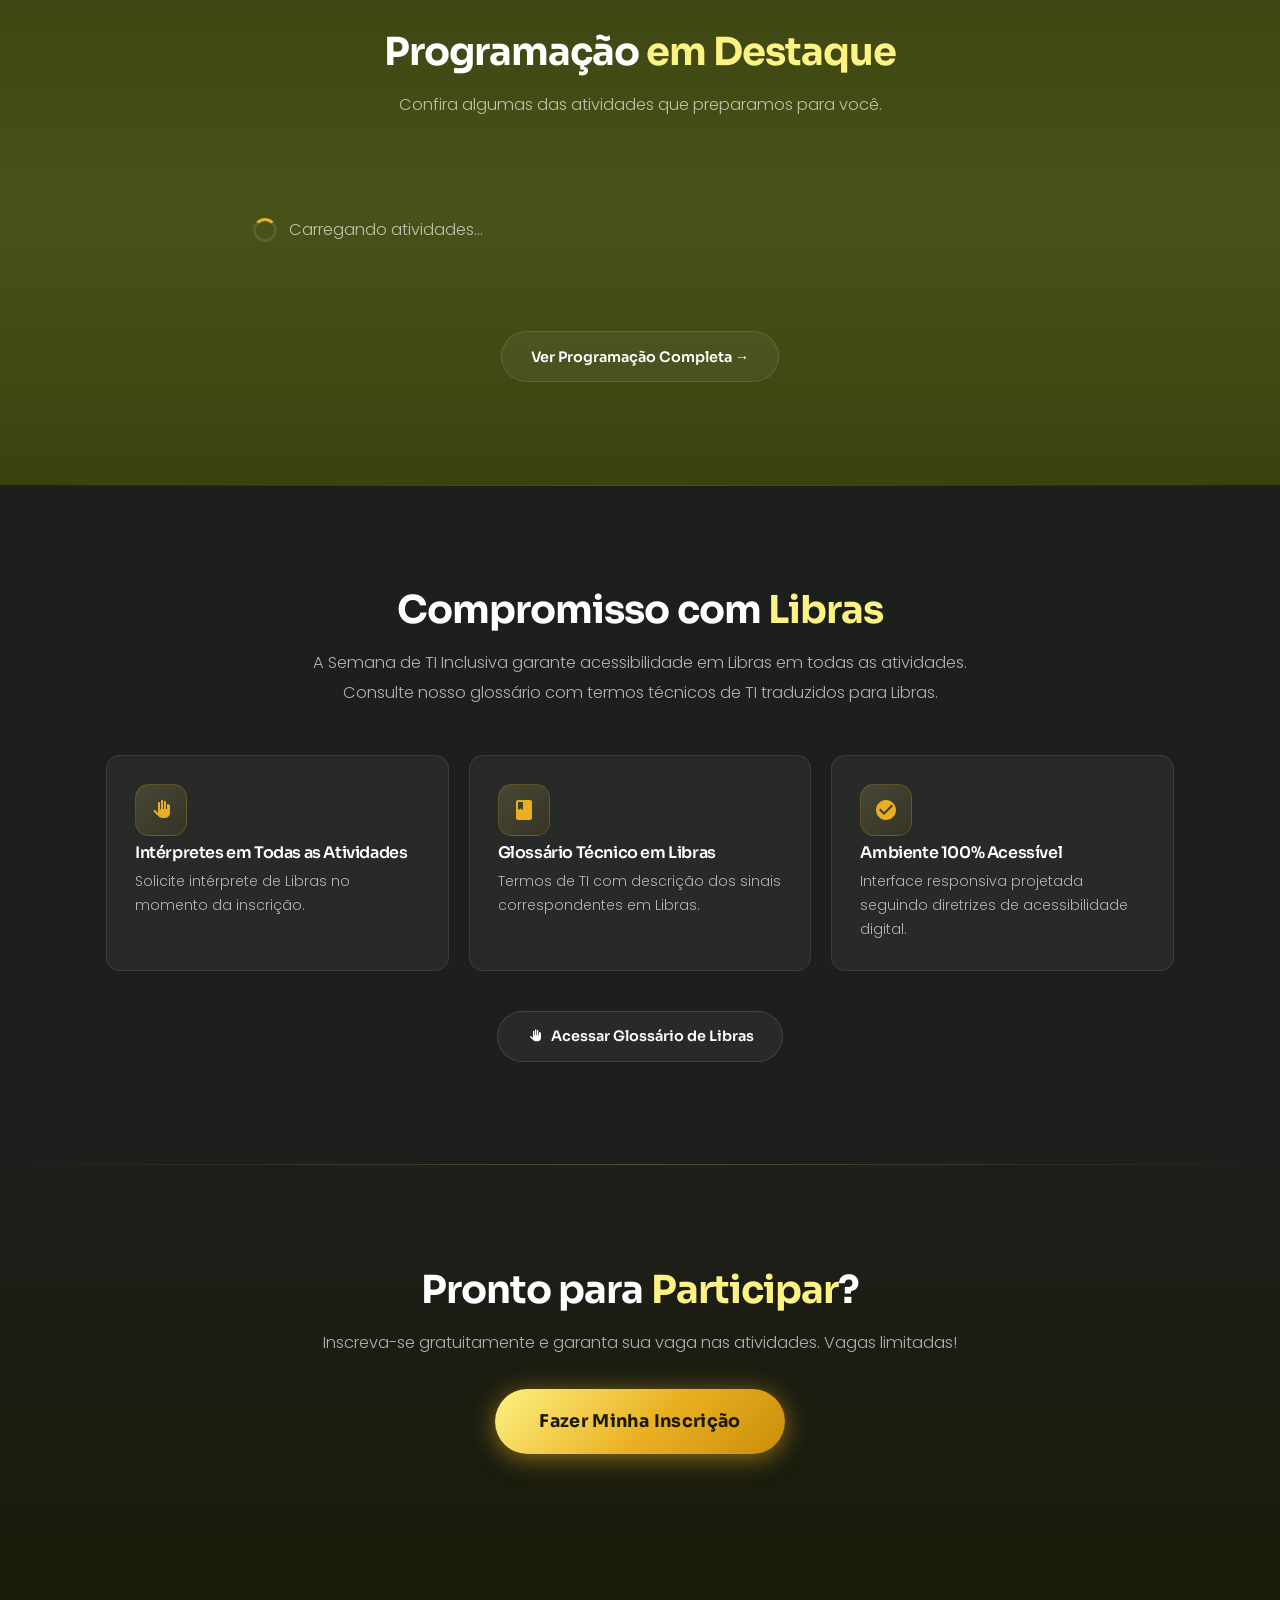
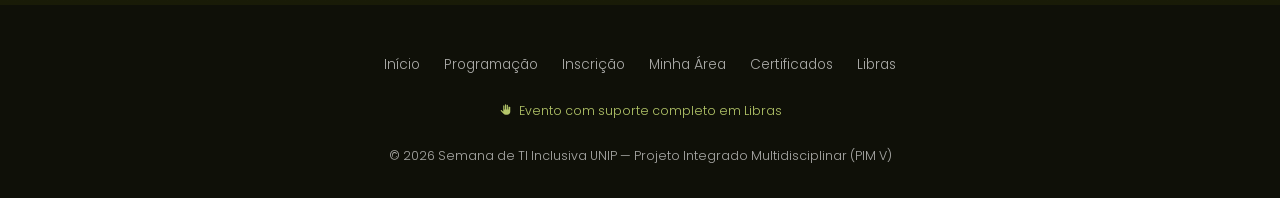
==== commit a6c92d4b: "fix(frontend): ajustes de responsividade" ====
--- a/frontend/index.html
+++ b/frontend/index.html
@@ -27,7 +27,7 @@
         <a href="pages/area-participante.html">Minha Área</a>
         <a href="pages/certificados.html">Certificados</a>
         <a href="pages/libras.html" class="navbar__libras">
-          <svg width="14" height="14" viewBox="0 0 24 24" fill="currentColor"><path d="M12 2C6.48 2 2 6.48 2 12s4.48 10 10 10 10-4.48 10-10S17.52 2 12 2zm-2 15l-5-5 1.41-1.41L10 14.17l7.59-7.59L19 8l-9 9z"/></svg>
+          <svg width="14" height="14" viewBox="0 0 24 24" fill="currentColor"><path d="M20 7c0-.55-.45-1-1-1s-1 .45-1 1v4h-1V4c0-.55-.45-1-1-1s-1 .45-1 1v7h-1V3c0-.55-.45-1-1-1s-1 .45-1 1v8h-1V5c0-.55-.45-1-1-1s-1 .45-1 1v10l-2.7-2.7c-.39-.39-1.02-.39-1.41 0s-.39 1.02 0 1.41L9.53 18.36C10.46 19.29 11.73 20 13 20h3c2.76 0 5-2.24 5-5V7z"/></svg>
           Libras
         </a>
       </div>
@@ -49,7 +49,7 @@
           <span class="label label--gold">5 Dias de Evento</span>
           <span class="label label--olive">9 Atividades</span>
           <span class="label label--libras">
-            <svg width="12" height="12" viewBox="0 0 24 24" fill="currentColor"><path d="M12 2C6.48 2 2 6.48 2 12s4.48 10 10 10 10-4.48 10-10S17.52 2 12 2zm-2 15l-5-5 1.41-1.41L10 14.17l7.59-7.59L19 8l-9 9z"/></svg>
+            <svg width="12" height="12" viewBox="0 0 24 24" fill="currentColor"><path d="M20 7c0-.55-.45-1-1-1s-1 .45-1 1v4h-1V4c0-.55-.45-1-1-1s-1 .45-1 1v7h-1V3c0-.55-.45-1-1-1s-1 .45-1 1v8h-1V5c0-.55-.45-1-1-1s-1 .45-1 1v10l-2.7-2.7c-.39-.39-1.02-.39-1.41 0s-.39 1.02 0 1.41L9.53 18.36C10.46 19.29 11.73 20 13 20h3c2.76 0 5-2.24 5-5V7z"/></svg>
             Suporte Libras
           </span>
         </div>
@@ -139,21 +139,27 @@
       </div>
       <div class="grid grid--3">
         <div class="card reveal rd1">
-          <h3 style="font-size:2rem; margin-bottom:0.5rem;">🤟</h3>
+          <div class="icon-box icon-box--benefit" style="margin-bottom:0.5rem;">
+            <svg viewBox="0 0 24 24"><path d="M20 7c0-.55-.45-1-1-1s-1 .45-1 1v4h-1V4c0-.55-.45-1-1-1s-1 .45-1 1v7h-1V3c0-.55-.45-1-1-1s-1 .45-1 1v8h-1V5c0-.55-.45-1-1-1s-1 .45-1 1v10l-2.7-2.7c-.39-.39-1.02-.39-1.41 0s-.39 1.02 0 1.41L9.53 18.36C10.46 19.29 11.73 20 13 20h3c2.76 0 5-2.24 5-5V7z"/></svg>
+          </div>
           <h4>Intérpretes em Todas as Atividades</h4>
           <p class="text-muted" style="margin-top:0.5rem;">
             Solicite intérprete de Libras no momento da inscrição.
           </p>
         </div>
         <div class="card reveal rd2">
-          <h3 style="font-size:2rem; margin-bottom:0.5rem;">📖</h3>
+          <div class="icon-box icon-box--benefit" style="margin-bottom:0.5rem;">
+            <svg viewBox="0 0 24 24"><path d="M18 2H6c-1.1 0-2 .9-2 2v16c0 1.1.9 2 2 2h12c1.1 0 2-.9 2-2V4c0-1.1-.9-2-2-2zM6 4h5v8l-2.5-1.5L6 12V4z"/></svg>
+          </div>
           <h4>Glossário Técnico em Libras</h4>
           <p class="text-muted" style="margin-top:0.5rem;">
             Termos de TI com descrição dos sinais correspondentes em Libras.
           </p>
         </div>
         <div class="card reveal rd3">
-          <h3 style="font-size:2rem; margin-bottom:0.5rem;">♿</h3>
+          <div class="icon-box icon-box--benefit" style="margin-bottom:0.5rem;">
+            <svg viewBox="0 0 24 24"><path d="M12 2C6.48 2 2 6.48 2 12s4.48 10 10 10 10-4.48 10-10S17.52 2 12 2zm-2 15l-5-5 1.41-1.41L10 14.17l7.59-7.59L19 8l-9 9z"/></svg>
+          </div>
           <h4>Ambiente 100% Acessível</h4>
           <p class="text-muted" style="margin-top:0.5rem;">
             Interface responsiva projetada seguindo diretrizes de acessibilidade digital.
@@ -162,7 +168,7 @@
       </div>
       <div style="text-align:center; margin-top:2.5rem;" class="reveal">
         <a href="pages/libras.html" class="btn-secondary">
-          <svg width="16" height="16" viewBox="0 0 24 24" fill="currentColor" style="vertical-align:middle;"><path d="M12 2C6.48 2 2 6.48 2 12s4.48 10 10 10 10-4.48 10-10S17.52 2 12 2zm-2 15l-5-5 1.41-1.41L10 14.17l7.59-7.59L19 8l-9 9z"/></svg>
+          <svg width="16" height="16" viewBox="0 0 24 24" fill="currentColor" style="vertical-align:middle;"><path d="M20 7c0-.55-.45-1-1-1s-1 .45-1 1v4h-1V4c0-.55-.45-1-1-1s-1 .45-1 1v7h-1V3c0-.55-.45-1-1-1s-1 .45-1 1v8h-1V5c0-.55-.45-1-1-1s-1 .45-1 1v10l-2.7-2.7c-.39-.39-1.02-.39-1.41 0s-.39 1.02 0 1.41L9.53 18.36C10.46 19.29 11.73 20 13 20h3c2.76 0 5-2.24 5-5V7z"/></svg>
           Acessar Glossário de Libras
         </a>
       </div>
@@ -198,7 +204,7 @@
         <a href="pages/libras.html">Libras</a>
       </div>
       <p class="footer__libras">
-        <svg width="14" height="14" viewBox="0 0 24 24" fill="currentColor"><path d="M12 2C6.48 2 2 6.48 2 12s4.48 10 10 10 10-4.48 10-10S17.52 2 12 2zm-2 15l-5-5 1.41-1.41L10 14.17l7.59-7.59L19 8l-9 9z"/></svg>
+        <svg width="14" height="14" viewBox="0 0 24 24" fill="currentColor"><path d="M20 7c0-.55-.45-1-1-1s-1 .45-1 1v4h-1V4c0-.55-.45-1-1-1s-1 .45-1 1v7h-1V3c0-.55-.45-1-1-1s-1 .45-1 1v8h-1V5c0-.55-.45-1-1-1s-1 .45-1 1v10l-2.7-2.7c-.39-.39-1.02-.39-1.41 0s-.39 1.02 0 1.41L9.53 18.36C10.46 19.29 11.73 20 13 20h3c2.76 0 5-2.24 5-5V7z"/></svg>
         Evento com suporte completo em Libras
       </p>
       <p class="footer__copy">
--- a/frontend/assets/css/style.css
+++ b/frontend/assets/css/style.css
@@ -908,11 +908,21 @@
   h1 { font-size: clamp(2.1rem, 4.5vw, 3.2rem); }
 
   .navbar__toggle { display: none !important; }
-  .navbar__links { display: flex !important; }
+  .navbar__links { display: flex !important; gap: 0.75rem; }
+  .navbar__links a { font-size: 0.72rem; }
+  .navbar__logo { font-size: 0.9rem; white-space: nowrap; flex-shrink: 0; }
+  .navbar__libras { font-size: 0.6rem; padding: 0.25em 0.6em; }
 
   .hero__content {
     max-width: 620px;
   }
+}
+
+/* ≥ 960px — Navbar comfortable spacing */
+@media (min-width: 960px) {
+  .navbar__links { gap: 1.5rem; }
+  .navbar__links a { font-size: 0.85rem; }
+  .navbar__libras { font-size: 0.72rem; padding: 0.3em 0.85em; }
 }
 
 /* ≥ 1024px — Desktop full */
